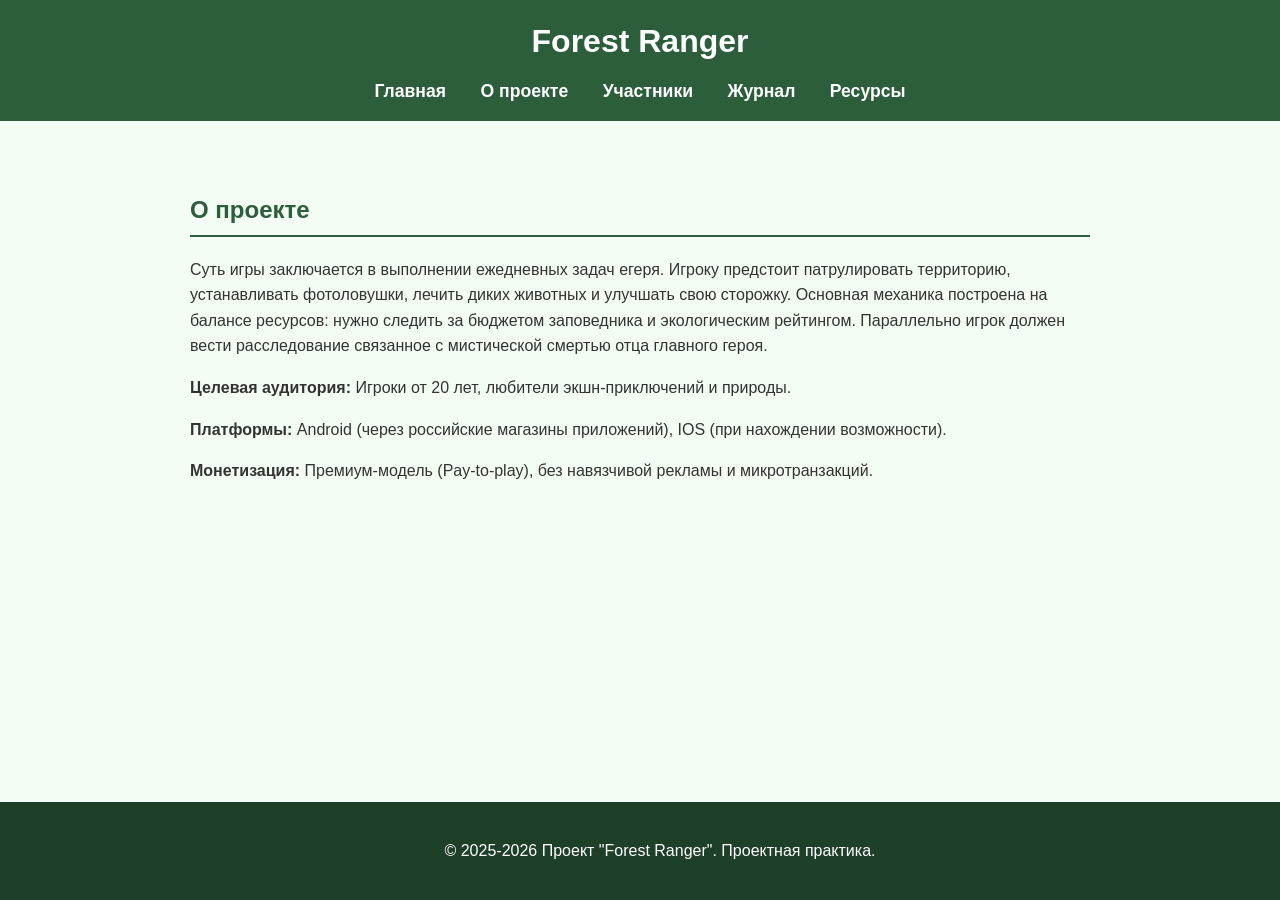
==== site/about.html @ d6ca54f6 "Разбил сайт на несколько страниц Добавил отдельными страницами "Ресурсы" и "О проекте". На главной о" ====
<!DOCTYPE html>
<html lang="ru">
<head>
    <meta charset="UTF-8">
    <meta name="viewport" content="width=device-width, initial-scale=1.0">
    <title>О проекте - Forest Ranger</title>
    <link rel="stylesheet" href="style.css">
</head>
<body>

    <!-- Шапка сайта -->
    <header>
        <h1>Forest Ranger</h1>
        <nav>
            <a href="index.html">Главная</a>
            <a href="about.html">О проекте</a>
            <a href="index.html#team">Участники</a>
            <a href="index.html#journal">Журнал</a>
            <a href="resources.html">Ресурсы</a>
        </nav>
    </header>

    <!-- О проекте -->
    <section id="about" class="section">
        <h2>О проекте</h2>
        <p>Суть игры заключается в выполнении ежедневных задач егеря. Игроку предстоит патрулировать территорию, устанавливать фотоловушки, лечить диких животных и улучшать свою сторожку. Основная механика построена на балансе ресурсов: нужно следить за бюджетом заповедника и экологическим рейтингом. Параллельно игрок должен вести расследование связанное с мистической смертью отца главного героя.</p>
        <p><strong>Целевая аудитория:</strong> Игроки от 20 лет, любители экшн-приключений и природы.</p>
        <p><strong>Платформы:</strong> Android (через российские магазины приложений), IOS (при нахождении возможности).</p>
        <p><strong>Монетизация:</strong> Премиум-модель (Pay-to-play), без навязчивой рекламы и микротранзакций.</p>
    </section>

    <footer style="position: absolute; bottom: 0; width: 100%;">
        <p>© 2025-2026 Проект "Forest Ranger". Проектная практика.</p>
    </footer>

</body>
</html>
---- site/style.css ----
/* Базовые настройки */
body {
    font-family: 'Segoe UI', Tahoma, Geneva, Verdana, sans-serif;
    margin: 0;
    padding: 0;
    color: #333;
    line-height: 1.6;
    background-color: #f4fdf4; /* Легкий зеленоватый фон */
}

/* Шапка и навигация */
header {
    background-color: #2c5e3b; /* Цвет темного леса */
    color: white;
    padding: 1rem 0;
    text-align: center;
    position: sticky;
    top: 0;
    width: 100%;
    z-index: 1000;
}

header h1 {
    margin: 0 0 10px 0;
}

nav a {
    color: white;
    text-decoration: none;
    margin: 0 15px;
    font-weight: bold;
    font-size: 1.1rem;
}

nav a:hover {
    color: #a8d5ba; /* Светло-зеленый при наведении */
}

/* Настройки секций */
.section {
    padding: 50px 20px;
    max-width: 900px;
    margin: 0 auto;
}

.dark-bg {
    background-color: #e6f2ea;
    border-radius: 10px;
}

h2 {
    color: #2c5e3b;
    border-bottom: 2px solid #2c5e3b;
    padding-bottom: 5px;
}

/* Карточки и посты */
.card, .post {
    background: white;
    padding: 15px 25px;
    margin-bottom: 20px;
    border-left: 5px solid #2c5e3b;
    box-shadow: 0 2px 5px rgba(0,0,0,0.1);
    border-radius: 5px;
}

/* Ссылки */
a {
    color: #2c5e3b;
}
a:hover {
    text-decoration: none;
}

/* Подвал */
footer {
    text-align: center;
    padding: 20px;
    background-color: #1e3f28;
    color: white;
    margin-top: 40px;
}
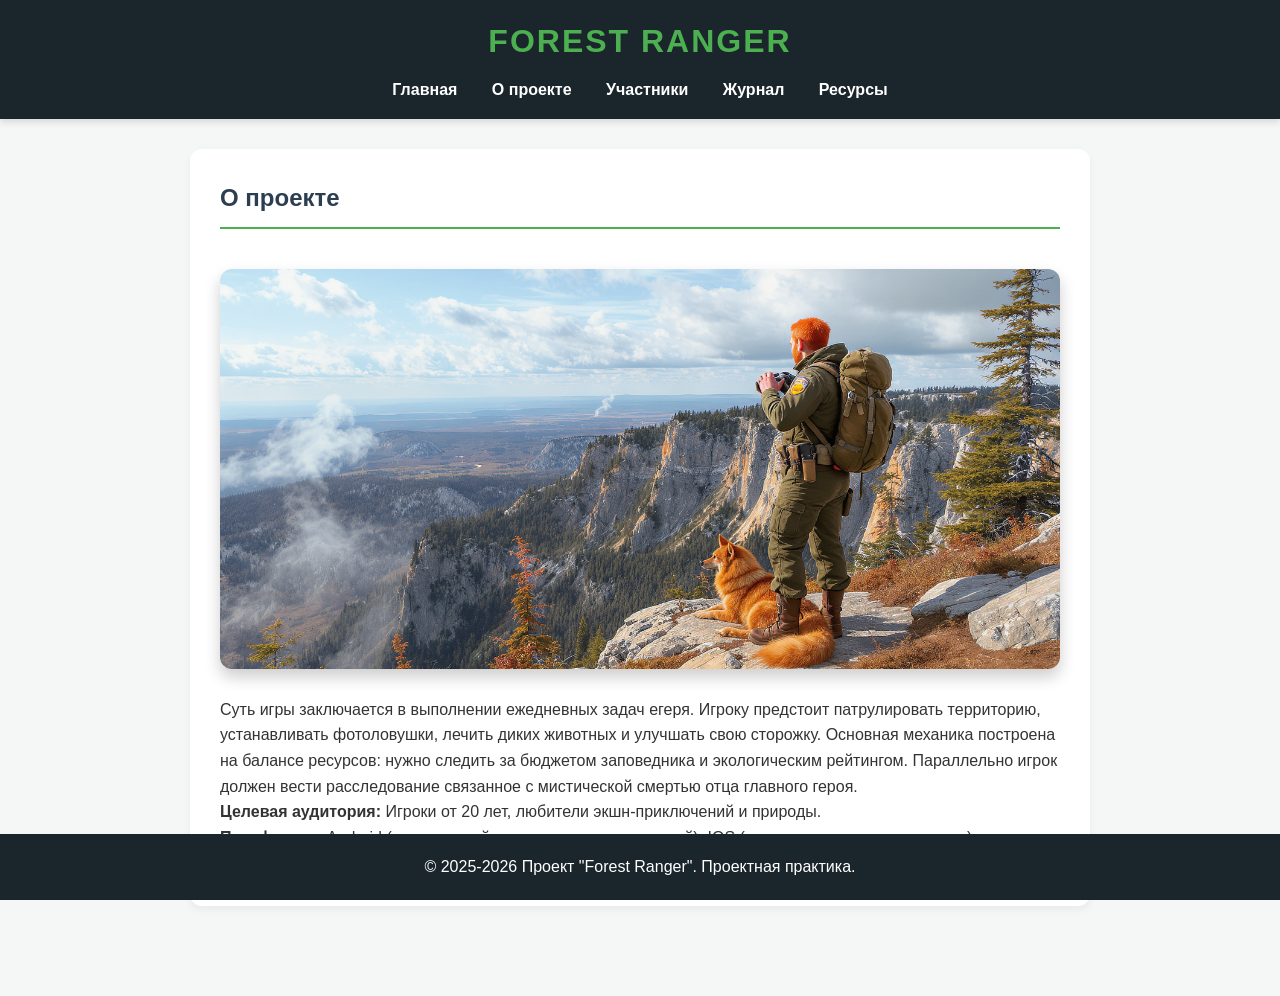
==== commit 84639863: "Добавил картинки, обновил стиль Пока есть баги, надо править" ====
--- a/site/about.html
+++ b/site/about.html
@@ -23,6 +23,7 @@
     <!-- О проекте -->
     <section id="about" class="section">
         <h2>О проекте</h2>
+        <img src="img/about.jpg" alt="Егерь смотрит на лес" class="content-image">
         <p>Суть игры заключается в выполнении ежедневных задач егеря. Игроку предстоит патрулировать территорию, устанавливать фотоловушки, лечить диких животных и улучшать свою сторожку. Основная механика построена на балансе ресурсов: нужно следить за бюджетом заповедника и экологическим рейтингом. Параллельно игрок должен вести расследование связанное с мистической смертью отца главного героя.</p>
         <p><strong>Целевая аудитория:</strong> Игроки от 20 лет, любители экшн-приключений и природы.</p>
         <p><strong>Платформы:</strong> Android (через российские магазины приложений), IOS (при нахождении возможности).</p>
--- a/site/style.css
+++ b/site/style.css
@@ -1,27 +1,35 @@
-/* Базовые настройки */
+/* Основные настройки */
+* {
+    margin: 0;
+    padding: 0;
+    box-sizing: border-box;
+}
+
 body {
     font-family: 'Segoe UI', Tahoma, Geneva, Verdana, sans-serif;
-    margin: 0;
-    padding: 0;
+    background-color: #f4f7f6;
     color: #333;
     line-height: 1.6;
-    background-color: #f4fdf4; /* Легкий зеленоватый фон */
+    padding-bottom: 60px; /* Отступ для футера */
 }
 
-/* Шапка и навигация */
+/* Шапка сайта и Навигация */
 header {
-    background-color: #2c5e3b; /* Цвет темного леса */
+    background-color: #1b262c;
     color: white;
     padding: 1rem 0;
     text-align: center;
+    box-shadow: 0 4px 6px rgba(0,0,0,0.1);
     position: sticky;
     top: 0;
-    width: 100%;
-    z-index: 1000;
+    z-index: 100;
 }
 
 header h1 {
-    margin: 0 0 10px 0;
+    margin-bottom: 10px;
+    color: #4caf50; /* Зеленый акцент */
+    text-transform: uppercase;
+    letter-spacing: 2px;
 }
 
 nav a {
@@ -29,54 +37,107 @@
     text-decoration: none;
     margin: 0 15px;
     font-weight: bold;
-    font-size: 1.1rem;
+    transition: color 0.3s;
 }
 
 nav a:hover {
-    color: #a8d5ba; /* Светло-зеленый при наведении */
+    color: #4caf50;
 }
 
-/* Настройки секций */
+/* ГЛАВНЫЙ БАННЕР (Картинка Леса) */
+.hero-banner {
+    background-image: url('img/hero.jpg'); /* Ссылка на картинку леса */
+    background-size: cover;
+    background-position: center;
+    height: 400px;
+    display: flex;
+    align-items: center;
+    justify-content: center;
+    text-align: center;
+    color: white;
+    box-shadow: inset 0 0 150px rgba(0,0,0,0.8); /* Затемнение краев для атмосферы */
+    margin-bottom: 30px;
+}
+
+.hero-banner-content h2 {
+    font-size: 3rem;
+    text-shadow: 2px 2px 10px rgba(0,0,0,0.9);
+    margin-bottom: 10px;
+}
+
+.hero-banner-content p {
+    font-size: 1.2rem;
+    text-shadow: 1px 1px 5px rgba(0,0,0,0.9);
+}
+
+/* Общий стиль для вставленных картинок */
+.content-image {
+    width: 100%;
+    max-height: 400px;
+    object-fit: cover;
+    border-radius: 12px;
+    box-shadow: 0 8px 16px rgba(0,0,0,0.2);
+    margin: 20px 0;
+}
+
+/* Секции (блоки с текстом) */
 .section {
-    padding: 50px 20px;
     max-width: 900px;
-    margin: 0 auto;
+    margin: 30px auto;
+    padding: 30px;
+    background: white;
+    border-radius: 12px;
+    box-shadow: 0 4px 10px rgba(0,0,0,0.05);
+}
+
+.section h2 {
+    color: #2c3e50;
+    border-bottom: 2px solid #4caf50;
+    padding-bottom: 10px;
+    margin-bottom: 20px;
 }
 
 .dark-bg {
-    background-color: #e6f2ea;
-    border-radius: 10px;
+    background-color: #e2e8e4;
 }
 
-h2 {
-    color: #2c5e3b;
-    border-bottom: 2px solid #2c5e3b;
-    padding-bottom: 5px;
+/* Карточки участников (Сетка) */
+.card-grid {
+    display: grid;
+    grid-template-columns: repeat(auto-fill, minmax(250px, 1fr));
+    gap: 15px;
 }
 
-/* Карточки и посты */
-.card, .post {
-    background: white;
-    padding: 15px 25px;
-    margin-bottom: 20px;
-    border-left: 5px solid #2c5e3b;
-    box-shadow: 0 2px 5px rgba(0,0,0,0.1);
+.member-card {
+    background: #f9f9f9;
+    padding: 15px;
+    border-left: 4px solid #4caf50;
     border-radius: 5px;
+    box-shadow: 0 2px 5px rgba(0,0,0,0.05);
 }
 
-/* Ссылки */
-a {
-    color: #2c5e3b;
+.member-card h3 { margin-bottom: 5px; font-size: 1.1rem;}
+.member-card p { font-size: 0.9rem; color: #555;}
+
+/* Журнал разработки (Посты) */
+.post {
+    border-left: 4px solid #4caf50;
+    padding-left: 15px;
+    margin-bottom: 25px;
+    background: #fdfdfd;
+    padding: 15px;
+    border-radius: 0 8px 8px 0;
+    box-shadow: 0 2px 5px rgba(0,0,0,0.05);
 }
-a:hover {
-    text-decoration: none;
-}
+
+.post h3 { color: #333; }
+.post em { color: #888; font-size: 0.9rem; display: block; margin-bottom: 10px;}
 
 /* Подвал */
 footer {
     text-align: center;
     padding: 20px;
-    background-color: #1e3f28;
+    background-color: #1b262c;
     color: white;
     margin-top: 40px;
 }
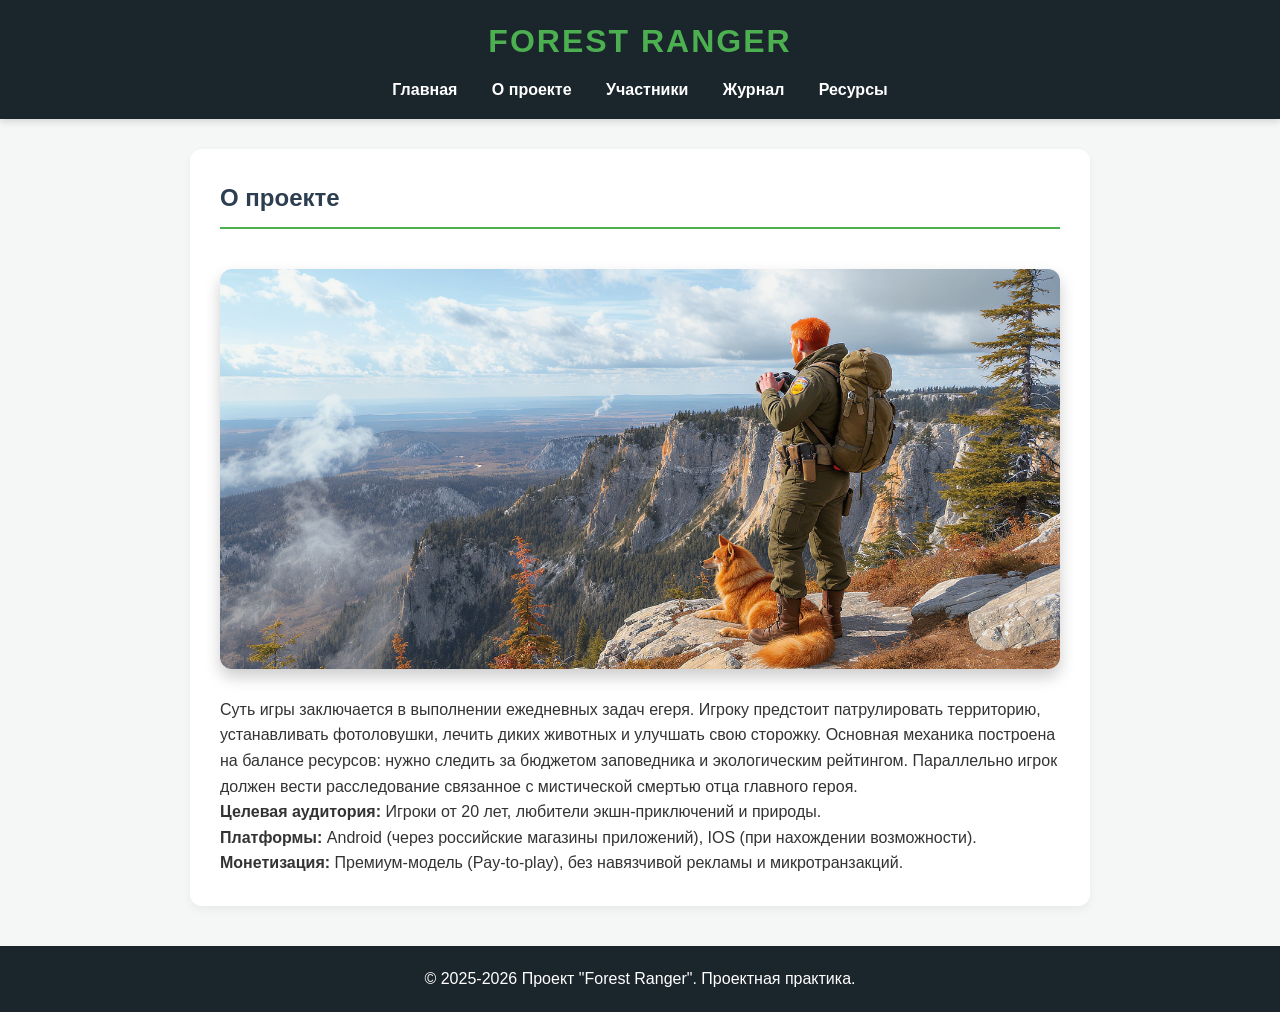
==== commit c25ee583: "Поправил баги и стиль, сделал "Журнал" отдельной страницей" ====
--- a/site/about.html
+++ b/site/about.html
@@ -8,20 +8,18 @@
 </head>
 <body>
 
-    <!-- Шапка сайта -->
     <header>
         <h1>Forest Ranger</h1>
         <nav>
             <a href="index.html">Главная</a>
             <a href="about.html">О проекте</a>
             <a href="index.html#team">Участники</a>
-            <a href="index.html#journal">Журнал</a>
+            <a href="journal.html">Журнал</a>
             <a href="resources.html">Ресурсы</a>
         </nav>
     </header>
 
-    <!-- О проекте -->
-    <section id="about" class="section">
+    <section class="section">
         <h2>О проекте</h2>
         <img src="img/about.jpg" alt="Егерь смотрит на лес" class="content-image">
         <p>Суть игры заключается в выполнении ежедневных задач егеря. Игроку предстоит патрулировать территорию, устанавливать фотоловушки, лечить диких животных и улучшать свою сторожку. Основная механика построена на балансе ресурсов: нужно следить за бюджетом заповедника и экологическим рейтингом. Параллельно игрок должен вести расследование связанное с мистической смертью отца главного героя.</p>
@@ -30,7 +28,7 @@
         <p><strong>Монетизация:</strong> Премиум-модель (Pay-to-play), без навязчивой рекламы и микротранзакций.</p>
     </section>
 
-    <footer style="position: absolute; bottom: 0; width: 100%;">
+    <footer>
         <p>© 2025-2026 Проект "Forest Ranger". Проектная практика.</p>
     </footer>
 
--- a/site/style.css
+++ b/site/style.css
@@ -8,9 +8,8 @@
 body {
     font-family: 'Segoe UI', Tahoma, Geneva, Verdana, sans-serif;
     background-color: #f4f7f6;
-    color: #333;
+    color: #333; /* Основной цвет текста - темный */
     line-height: 1.6;
-    padding-bottom: 60px; /* Отступ для футера */
 }
 
 /* Шапка сайта и Навигация */
@@ -27,7 +26,7 @@
 
 header h1 {
     margin-bottom: 10px;
-    color: #4caf50; /* Зеленый акцент */
+    color: #4caf50; 
     text-transform: uppercase;
     letter-spacing: 2px;
 }
@@ -44,9 +43,9 @@
     color: #4caf50;
 }
 
-/* ГЛАВНЫЙ БАННЕР (Картинка Леса) */
+/* ГЛАВНЫЙ БАННЕР */
 .hero-banner {
-    background-image: url('img/hero.jpg'); /* Ссылка на картинку леса */
+    background-image: url('img/hero.jpg'); 
     background-size: cover;
     background-position: center;
     height: 400px;
@@ -54,23 +53,15 @@
     align-items: center;
     justify-content: center;
     text-align: center;
-    color: white;
-    box-shadow: inset 0 0 150px rgba(0,0,0,0.8); /* Затемнение краев для атмосферы */
+    color: white; /* Здесь текст белый */
+    box-shadow: inset 0 0 150px rgba(0,0,0,0.8); 
     margin-bottom: 30px;
 }
 
-.hero-banner-content h2 {
-    font-size: 3rem;
-    text-shadow: 2px 2px 10px rgba(0,0,0,0.9);
-    margin-bottom: 10px;
-}
+.hero-banner-content h2 { font-size: 3rem; text-shadow: 2px 2px 10px rgba(0,0,0,0.9); margin-bottom: 10px; }
+.hero-banner-content p { font-size: 1.2rem; text-shadow: 1px 1px 5px rgba(0,0,0,0.9); }
 
-.hero-banner-content p {
-    font-size: 1.2rem;
-    text-shadow: 1px 1px 5px rgba(0,0,0,0.9);
-}
-
-/* Общий стиль для вставленных картинок */
+/* Картинки */
 .content-image {
     width: 100%;
     max-height: 400px;
@@ -78,6 +69,22 @@
     border-radius: 12px;
     box-shadow: 0 8px 16px rgba(0,0,0,0.2);
     margin: 20px 0;
+}
+
+/* Картинка-ссылка (для журнала) */
+.image-link {
+    display: block;
+    transition: transform 0.3s ease, box-shadow 0.3s ease;
+    text-align: center;
+}
+.image-link:hover {
+    transform: scale(1.02);
+}
+.image-link h3 {
+    margin-top: -10px;
+    margin-bottom: 20px;
+    color: #4caf50;
+    text-decoration: underline;
 }
 
 /* Секции (блоки с текстом) */
@@ -88,6 +95,7 @@
     background: white;
     border-radius: 12px;
     box-shadow: 0 4px 10px rgba(0,0,0,0.05);
+    color: #333; /* Принудительно темный текст */
 }
 
 .section h2 {
@@ -97,11 +105,9 @@
     margin-bottom: 20px;
 }
 
-.dark-bg {
-    background-color: #e2e8e4;
-}
+.dark-bg { background-color: #e2e8e4; }
 
-/* Карточки участников (Сетка) */
+/* Карточки участников */
 .card-grid {
     display: grid;
     grid-template-columns: repeat(auto-fill, minmax(250px, 1fr));
@@ -114,10 +120,11 @@
     border-left: 4px solid #4caf50;
     border-radius: 5px;
     box-shadow: 0 2px 5px rgba(0,0,0,0.05);
+    color: #333; /* Принудительно темный текст */
 }
 
-.member-card h3 { margin-bottom: 5px; font-size: 1.1rem;}
-.member-card p { font-size: 0.9rem; color: #555;}
+.member-card h3 { margin-bottom: 5px; font-size: 1.1rem; color: #111; }
+.member-card p { font-size: 0.9rem; color: #444; }
 
 /* Журнал разработки (Посты) */
 .post {
@@ -128,10 +135,11 @@
     padding: 15px;
     border-radius: 0 8px 8px 0;
     box-shadow: 0 2px 5px rgba(0,0,0,0.05);
+    color: #333; /* Принудительно темный текст */
 }
 
-.post h3 { color: #333; }
-.post em { color: #888; font-size: 0.9rem; display: block; margin-bottom: 10px;}
+.post h3 { color: #111; }
+.post em { color: #666; font-size: 0.9rem; display: block; margin-bottom: 10px;}
 
 /* Подвал */
 footer {
@@ -140,4 +148,5 @@
     background-color: #1b262c;
     color: white;
     margin-top: 40px;
+    width: 100%;
 }
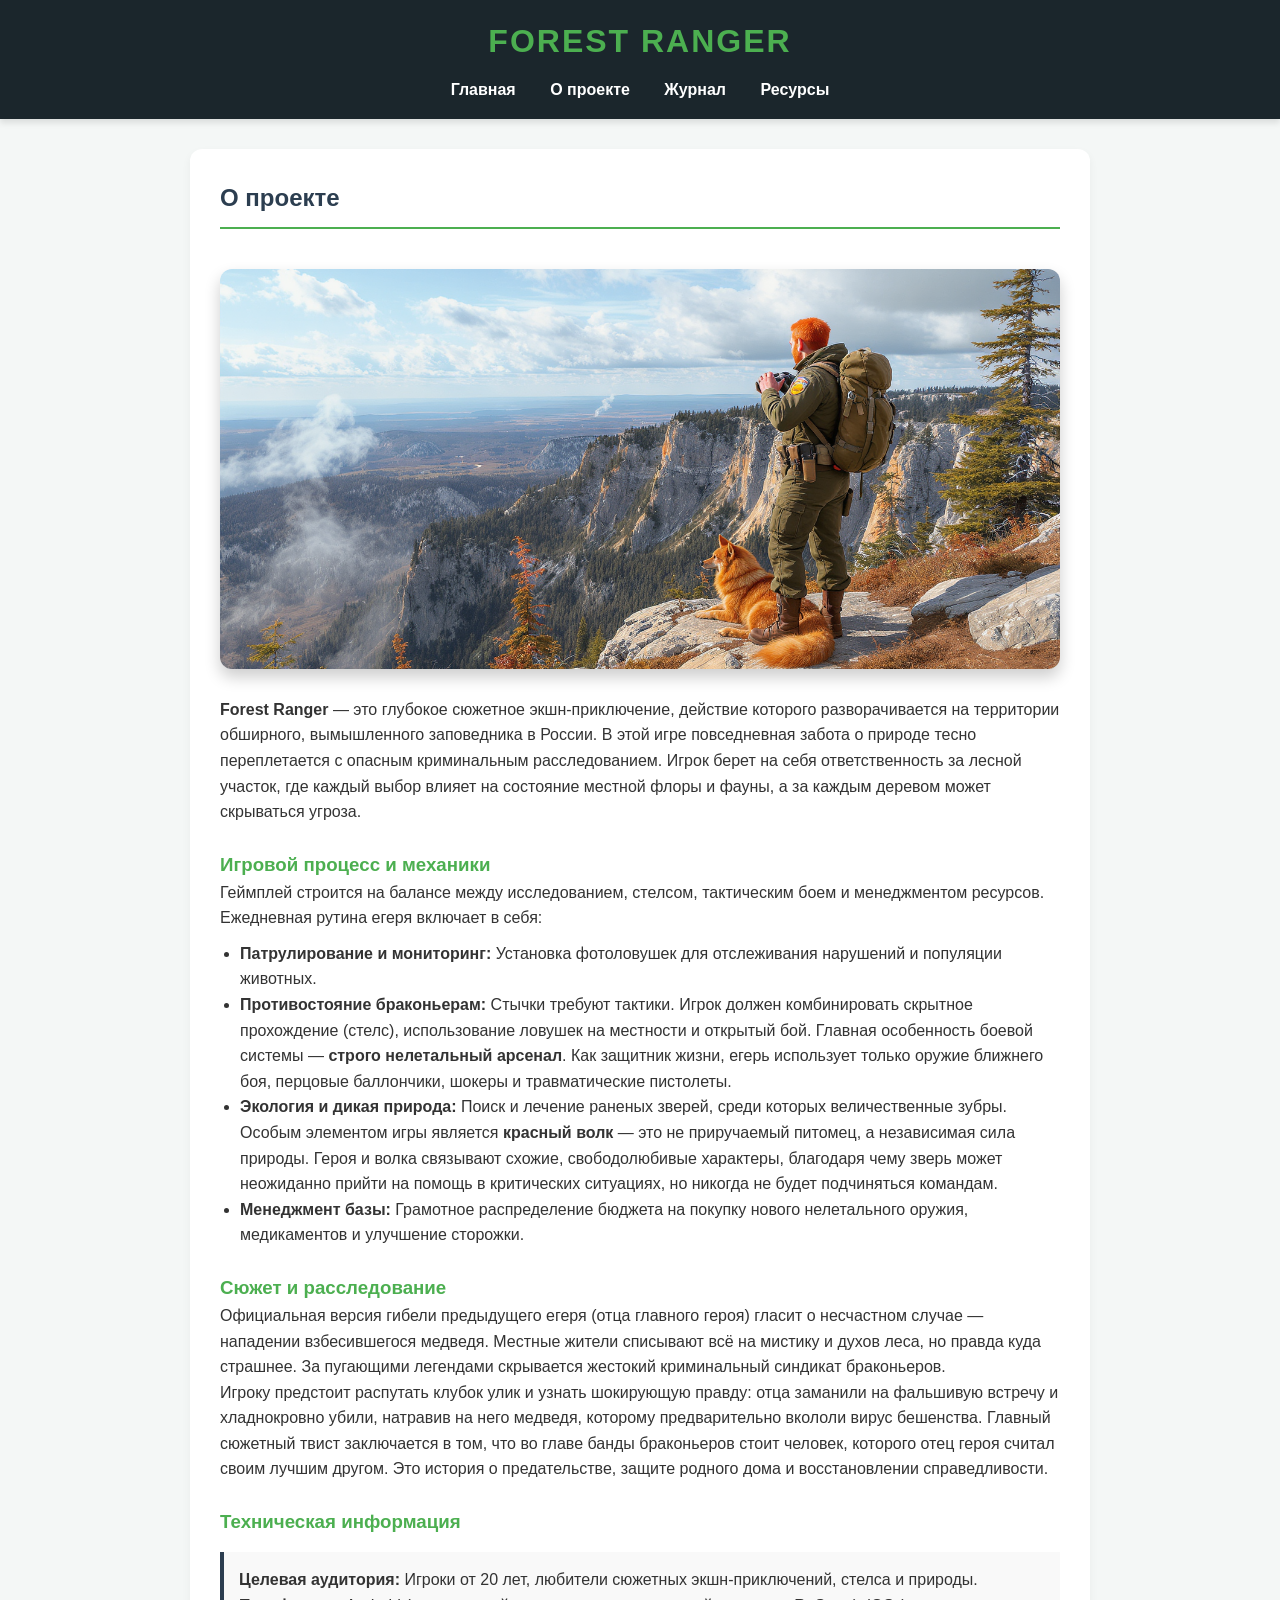
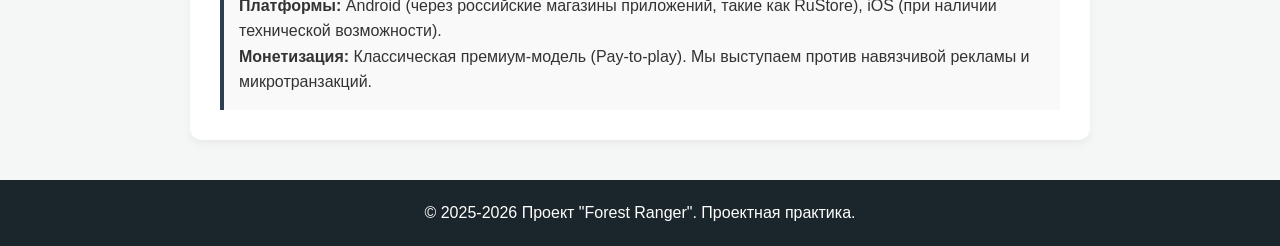
==== commit d164d03f: "Обновил текст на странице "О проекте"" ====
--- a/site/about.html
+++ b/site/about.html
@@ -13,7 +13,6 @@
         <nav>
             <a href="index.html">Главная</a>
             <a href="about.html">О проекте</a>
-            <a href="index.html#team">Участники</a>
             <a href="journal.html">Журнал</a>
             <a href="resources.html">Ресурсы</a>
         </nav>
@@ -22,10 +21,28 @@
     <section class="section">
         <h2>О проекте</h2>
         <img src="img/about.jpg" alt="Егерь смотрит на лес" class="content-image">
-        <p>Суть игры заключается в выполнении ежедневных задач егеря. Игроку предстоит патрулировать территорию, устанавливать фотоловушки, лечить диких животных и улучшать свою сторожку. Основная механика построена на балансе ресурсов: нужно следить за бюджетом заповедника и экологическим рейтингом. Параллельно игрок должен вести расследование связанное с мистической смертью отца главного героя.</p>
-        <p><strong>Целевая аудитория:</strong> Игроки от 20 лет, любители экшн-приключений и природы.</p>
-        <p><strong>Платформы:</strong> Android (через российские магазины приложений), IOS (при нахождении возможности).</p>
-        <p><strong>Монетизация:</strong> Премиум-модель (Pay-to-play), без навязчивой рекламы и микротранзакций.</p>
+        
+        <p><strong>Forest Ranger</strong> — это глубокое сюжетное экшн-приключение, действие которого разворачивается на территории обширного, вымышленного заповедника в России. В этой игре повседневная забота о природе тесно переплетается с опасным криминальным расследованием. Игрок берет на себя ответственность за лесной участок, где каждый выбор влияет на состояние местной флоры и фауны, а за каждым деревом может скрываться угроза.</p>
+
+        <h3 style="margin-top: 25px; color: #4caf50;">Игровой процесс и механики</h3>
+        <p>Геймплей строится на балансе между исследованием, стелсом, тактическим боем и менеджментом ресурсов. Ежедневная рутина егеря включает в себя:</p>
+        <ul style="margin-left: 20px; margin-bottom: 15px; margin-top: 10px;">
+            <li><strong>Патрулирование и мониторинг:</strong> Установка фотоловушек для отслеживания нарушений и популяции животных.</li>
+            <li><strong>Противостояние браконьерам:</strong> Стычки требуют тактики. Игрок должен комбинировать скрытное прохождение (стелс), использование ловушек на местности и открытый бой. Главная особенность боевой системы — <strong>строго нелетальный арсенал</strong>. Как защитник жизни, егерь использует только оружие ближнего боя, перцовые баллончики, шокеры и травматические пистолеты.</li>
+            <li><strong>Экология и дикая природа:</strong> Поиск и лечение раненых зверей, среди которых величественные зубры. Особым элементом игры является <strong>красный волк</strong> — это не приручаемый питомец, а независимая сила природы. Героя и волка связывают схожие, свободолюбивые характеры, благодаря чему зверь может неожиданно прийти на помощь в критических ситуациях, но никогда не будет подчиняться командам.</li>
+            <li><strong>Менеджмент базы:</strong> Грамотное распределение бюджета на покупку нового нелетального оружия, медикаментов и улучшение сторожки.</li>
+        </ul>
+
+        <h3 style="margin-top: 25px; color: #4caf50;">Сюжет и расследование</h3>
+        <p>Официальная версия гибели предыдущего егеря (отца главного героя) гласит о несчастном случае — нападении взбесившегося медведя. Местные жители списывают всё на мистику и духов леса, но правда куда страшнее. За пугающими легендами скрывается жестокий криминальный синдикат браконьеров.</p>
+        <p>Игроку предстоит распутать клубок улик и узнать шокирующую правду: отца заманили на фальшивую встречу и хладнокровно убили, натравив на него медведя, которому предварительно вкололи вирус бешенства. Главный сюжетный твист заключается в том, что во главе банды браконьеров стоит человек, которого отец героя считал своим лучшим другом. Это история о предательстве, защите родного дома и восстановлении справедливости.</p>
+
+        <h3 style="margin-top: 25px; color: #4caf50;">Техническая информация</h3>
+        <div style="background: #f9f9f9; padding: 15px; border-left: 4px solid #2c3e50; margin-top: 15px;">
+            <p><strong>Целевая аудитория:</strong> Игроки от 20 лет, любители сюжетных экшн-приключений, стелса и природы.</p>
+            <p><strong>Платформы:</strong> Android (через российские магазины приложений, такие как RuStore), iOS (при наличии технической возможности).</p>
+            <p><strong>Монетизация:</strong> Классическая премиум-модель (Pay-to-play). Мы выступаем против навязчивой рекламы и микротранзакций.</p>
+        </div>
     </section>
 
     <footer>
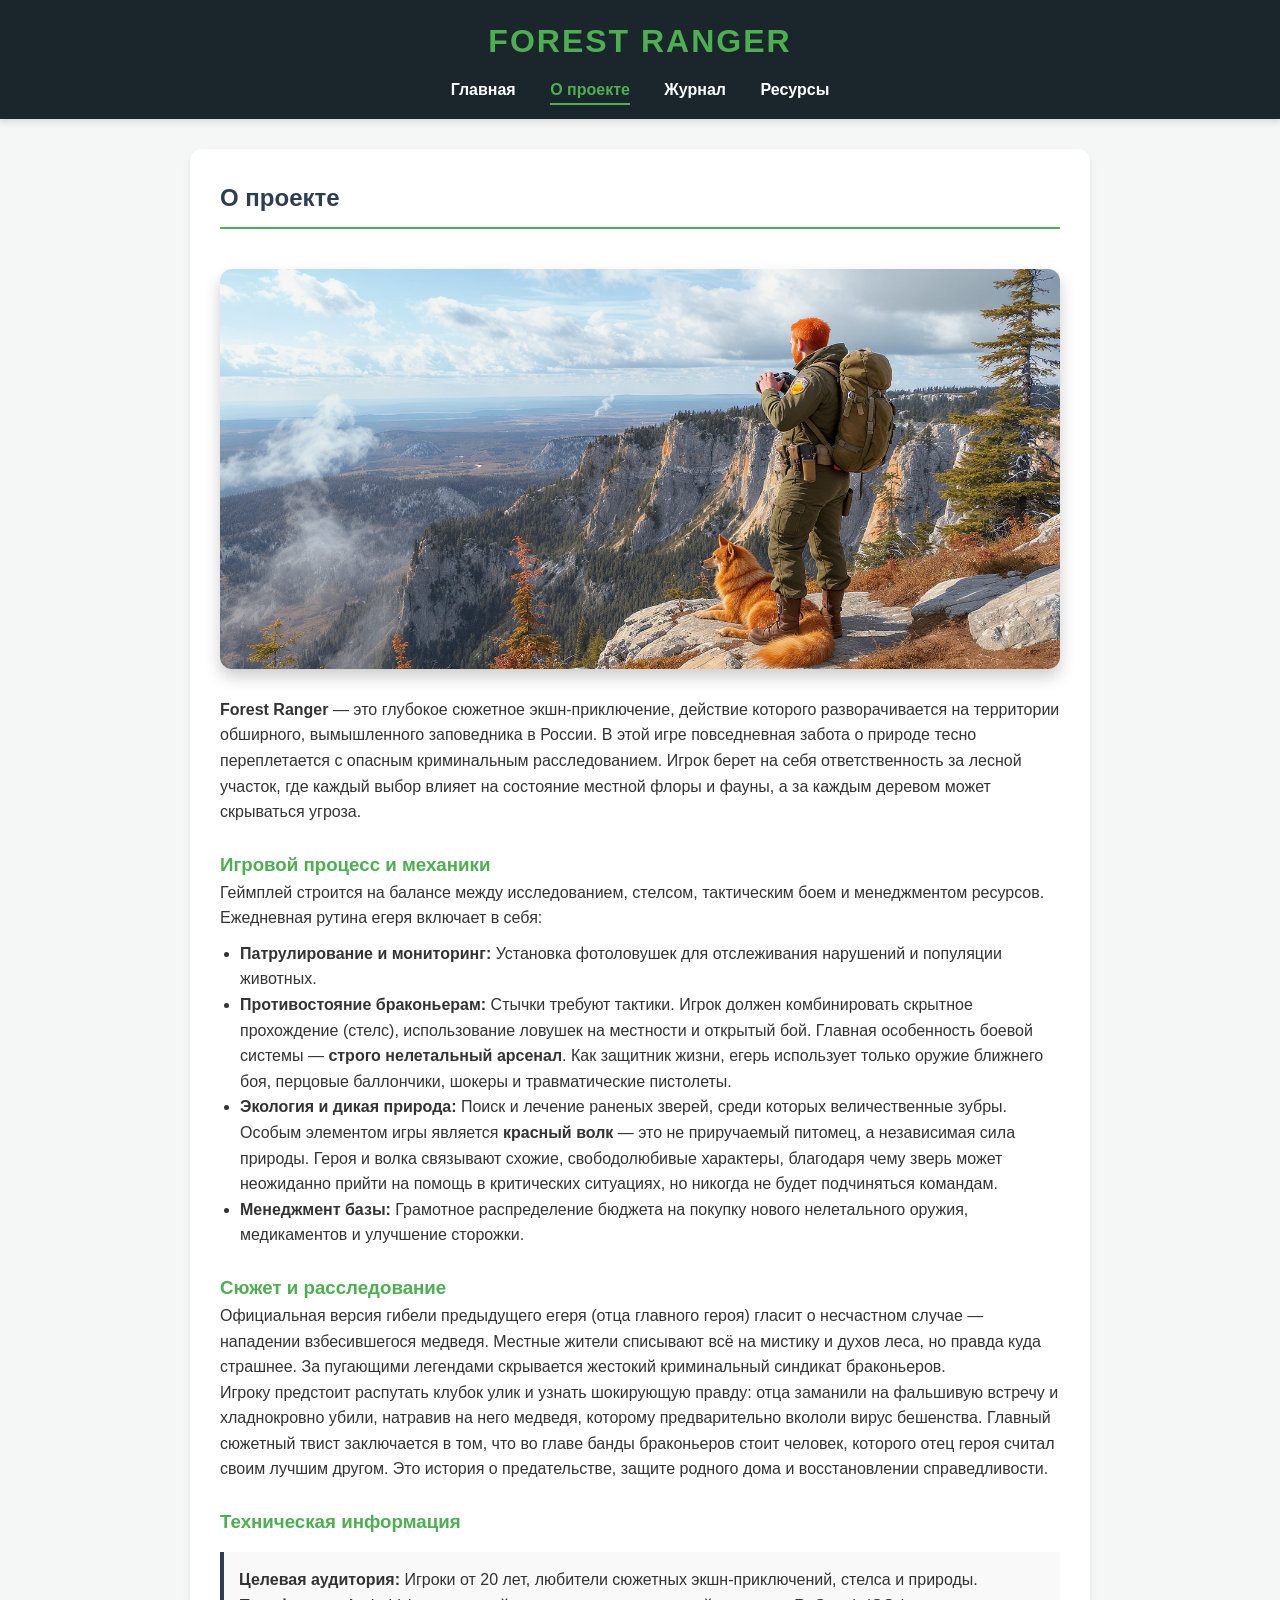
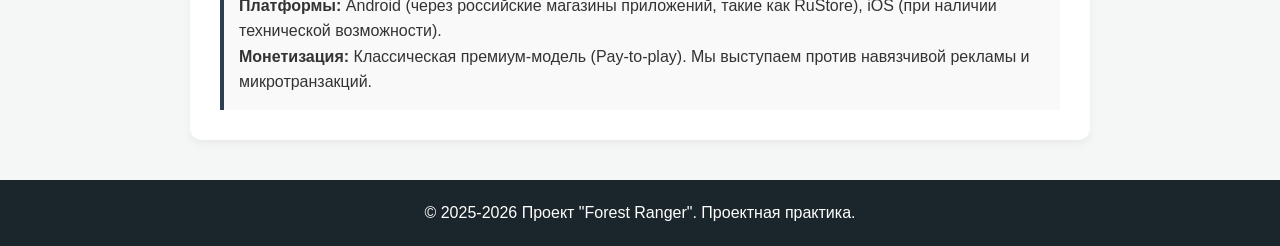
==== commit f85988ec: "Финальный правки для сайта" ====
--- a/site/about.html
+++ b/site/about.html
@@ -12,7 +12,7 @@
         <h1>Forest Ranger</h1>
         <nav>
             <a href="index.html">Главная</a>
-            <a href="about.html">О проекте</a>
+            <a href="about.html" class="active">О проекте</a>
             <a href="journal.html">Журнал</a>
             <a href="resources.html">Ресурсы</a>
         </nav>
--- a/site/style.css
+++ b/site/style.css
@@ -41,6 +41,12 @@
 
 nav a:hover {
     color: #4caf50;
+}
+
+nav a.active {
+    color: #4caf50;
+    border-bottom: 2px solid #4caf50;
+    padding-bottom: 5px;
 }
 
 /* ГЛАВНЫЙ БАННЕР */
@@ -95,7 +101,7 @@
     background: white;
     border-radius: 12px;
     box-shadow: 0 4px 10px rgba(0,0,0,0.05);
-    color: #333; /* Принудительно темный текст */
+    color: #333; 
 }
 
 .section h2 {
@@ -120,7 +126,7 @@
     border-left: 4px solid #4caf50;
     border-radius: 5px;
     box-shadow: 0 2px 5px rgba(0,0,0,0.05);
-    color: #333; /* Принудительно темный текст */
+    color: #333; 
 }
 
 .member-card h3 { margin-bottom: 5px; font-size: 1.1rem; color: #111; }
@@ -135,7 +141,7 @@
     padding: 15px;
     border-radius: 0 8px 8px 0;
     box-shadow: 0 2px 5px rgba(0,0,0,0.05);
-    color: #333; /* Принудительно темный текст */
+    color: #333; 
 }
 
 .post h3 { color: #111; }
